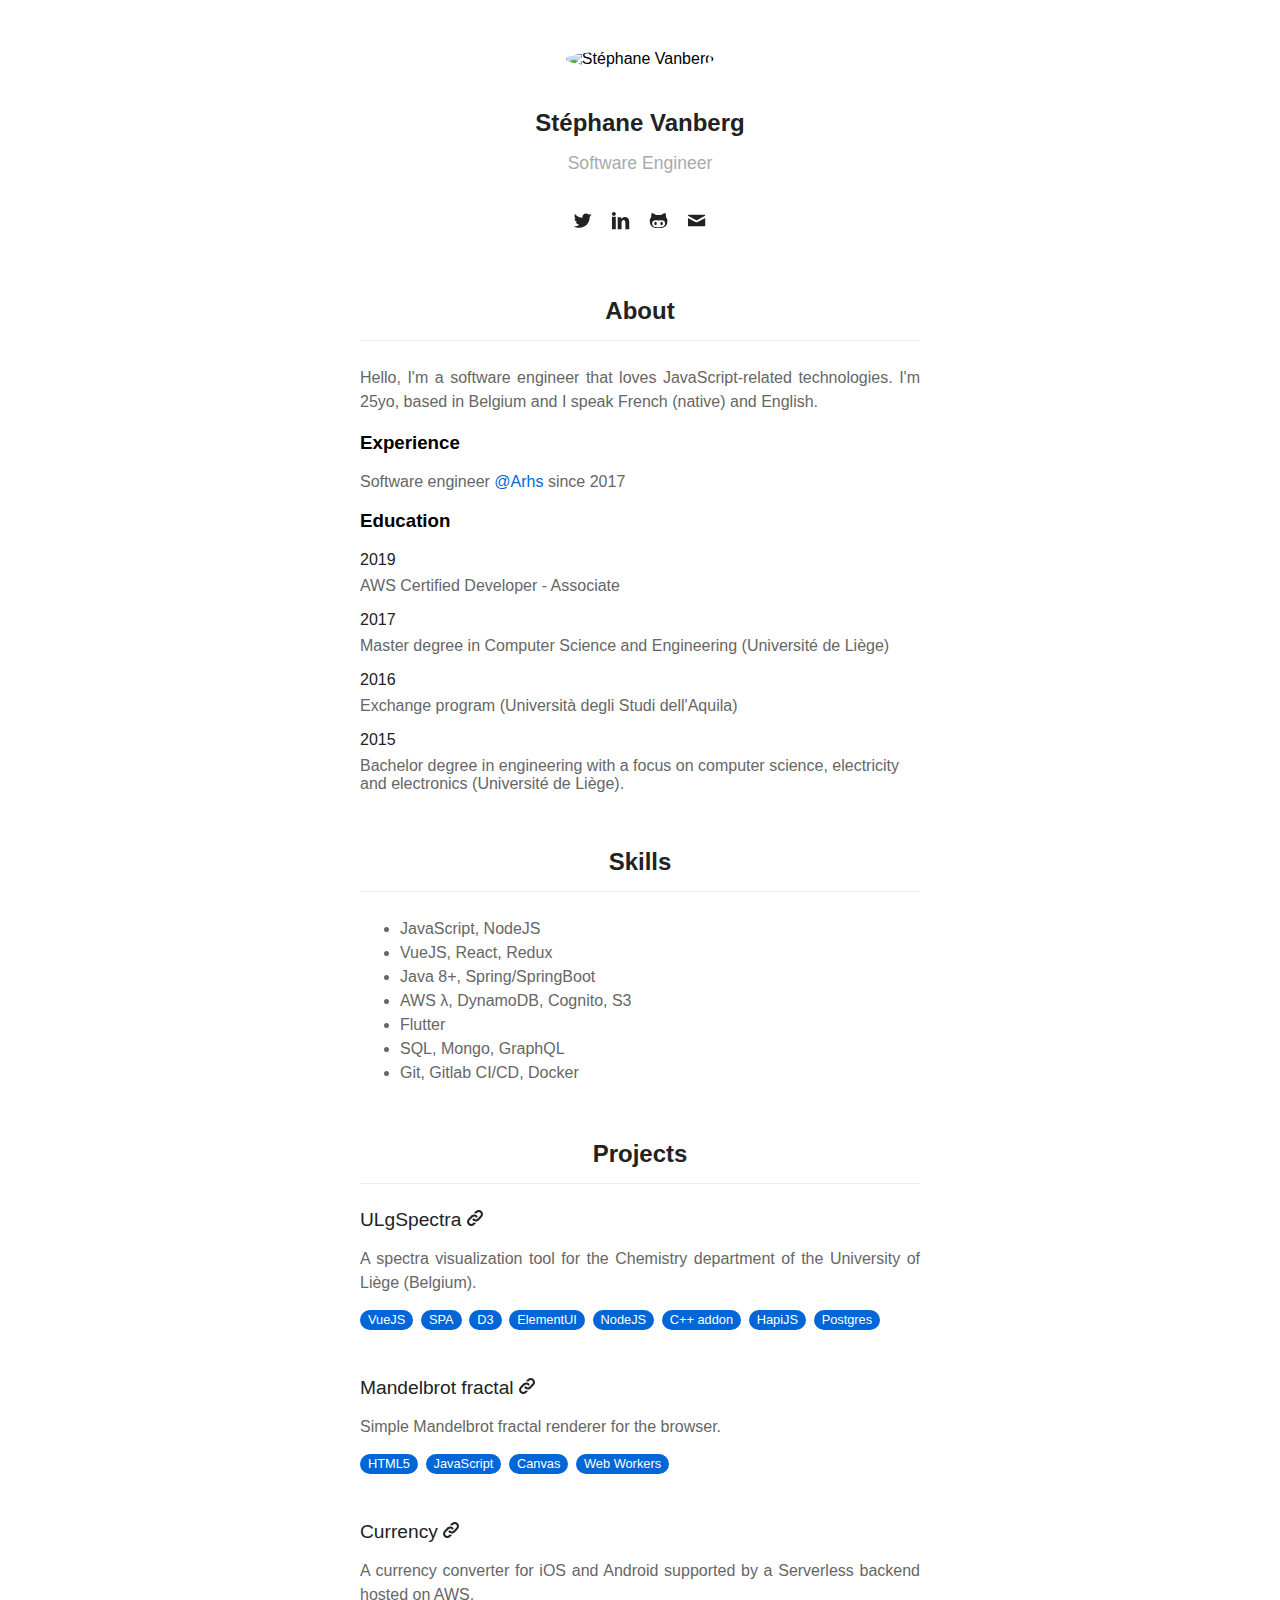
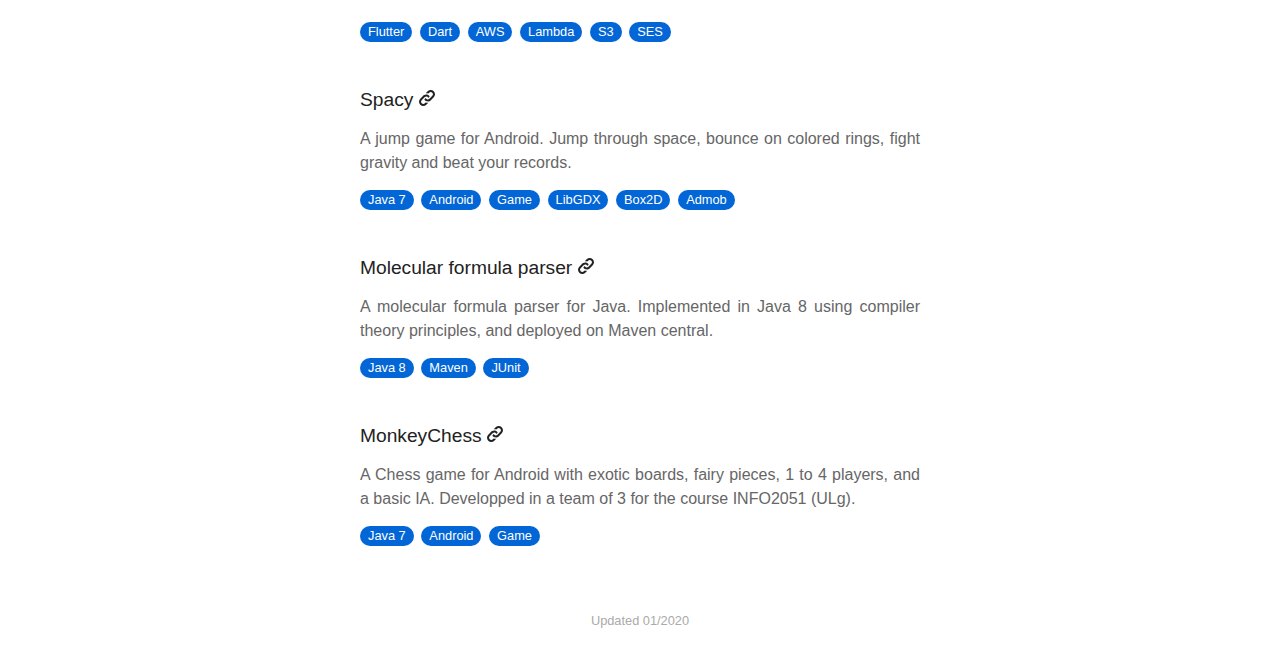
==== index.html @ 4df8b2f0 "Content added" ====
<!DOCTYPE html PUBLIC "-//W3C//DTD HTML 4.01//EN" "http://www.w3.org/TR/html4/strict.dtd">
<html lang="en">

<head>
    <meta http-equiv="content-type" content="text/html; charset=utf-8">
    <title> Nomeyho </title>
    <link rel="icon" type="image/png" href="img/favicon.png" />
    <link rel="stylesheet" type="text/css" title="style" href="css/theme.css">
</head>

<body>
    <!-- Introduction -->
    <header>
        <img class="avatar" alt="Stéphane Vanberg" src="img/avatar.png">
        <h1 class="title">Stéphane Vanberg</h1>
        <h2 class="description">Software Engineer</h2>

        <div class="social-links">
            <a class="link" href="https://twitter.com/Nomeyho" target="_blank">
                <svg class="icon">
                    <use xlink:href="#icon-twitter"></use>
                </svg>
            </a>
            <a class="link" href="https://www.linkedin.com/in/st%C3%A9phane-vanberg-7b050a178/" target="_blank">
                <svg class="icon">
                    <use xlink:href="#icon-linkedin"></use>
                </svg>
            </a>
            <a class="link" href="https://github.com/Nomeyho" target="_blank">
                <svg class="icon">
                    <use xlink:href="#icon-github"></use>
                </svg>
            </a>
            <a class="link" href="mailto:vanbergstephane@gmail.com">
                <svg class="icon">
                    <use xlink:href="#icon-mail"></use>
                </svg>
            </a>
        </div>

    </header>

    <main>
        <!-- About -->
        <section id="about">
            <h2>About</h2>
            <p>Hello, I'm a software engineer that loves JavaScript-related technologies. I'm 25yo, based in Belgium and I speak French (native) and English.</p>
            <h3>Experience</h3>
            <div class="about">
                Software engineer <a href="https://www.arhs-group.com/">@Arhs</a> since 2017
            </div>
            <h3>Education</h3>
            <div class="about">
                <span class="date">2019</span> AWS Certified Developer - Associate
            </div>
            <div class="about">
                <span class="date">2017</span> Master degree in Computer Science and Engineering (Université de Liège)
            </div>
            <div class="about">
                <span class="date">2016</span> Exchange program (Università degli Studi dell'Aquila)
            </div>
            <div class="about">
                <span class="date">2015</span> Bachelor degree in engineering with a focus on computer science, electricity and electronics (Université de Liège).
            </div>
        </section>

        <!-- Skils -->
        <section id="skills">
            <h2>Skills</h2>
            <ul>
                <li>JavaScript, NodeJS</li>
                <li>VueJS, React, Redux</li>
                <li>Java 8+, Spring/SpringBoot</li>
                <li>AWS λ, DynamoDB, Cognito, S3</li>
                <li>Flutter</li>
                <li>SQL, Mongo, GraphQL</li>
                <li>Git, Gitlab CI/CD, Docker</li>
            </ul>
        </section>

        <!-- Projects -->
        <section id="projects">
            <h2>Projects</h2>

            <div class="project">
                <a class="title" href="http://www.ulgspectra.ulg.ac.be/">
                    ULgSpectra
                    <svg class="icon">
                        <use xlink:href="#icon-link"></use>
                    </svg>
                </a>
                <p>A spectra visualization tool for the Chemistry department of the University of Liège (Belgium).
                </p>
                <div class="tags">
                    <span>VueJS</span>
                    <span>SPA</span>
                    <span>D3</span>
                    <span>ElementUI</span>
                    <span>NodeJS</span>
                    <span>C++ addon</span>
                    <span>HapiJS</span>
                    <span>Postgres</span>
                </div>
            </div>

            <div class="project">
                <a class="title" href="https://github.com/Nomeyho/mandelbrot">
                        Mandelbrot fractal
                        <svg class="icon">
                            <use xlink:href="#icon-link"></use>
                        </svg>
                    </a>
                <p>Simple Mandelbrot fractal renderer for the browser.</p>
                <div class="tags">
                    <span>HTML5</span>
                    <span>JavaScript</span>
                    <span>Canvas</span>
                    <span>Web Workers</span>
                </div>
            </div>

            <div class="project">
                <a class="title" href="https://github.com/Nomeyho/currency">
                            Currency
                            <svg class="icon">
                                <use xlink:href="#icon-link"></use>
                            </svg>
                        </a>
                <p>A currency converter for iOS and Android supported by a Serverless backend hosted on AWS.
                </p>
                <div class="tags">
                    <span>Flutter</span>
                    <span>Dart</span>
                    <span>AWS</span>
                    <span>Lambda</span>
                    <span>S3</span>
                    <span>SES</span>
                </div>
            </div>

            <div class="project">
                <a class="title" href="https://github.com/Nomeyho/spacy">
                            Spacy
                            <svg class="icon">
                                <use xlink:href="#icon-link"></use>
                            </svg>
                        </a>
                <p>
                    A jump game for Android. Jump through space, bounce on colored rings, fight gravity and beat your records.

                </p>
                <div class="tags">
                    <span>Java 7</span>
                    <span>Android</span>
                    <span>Game</span>
                    <span>LibGDX</span>
                    <span>Box2D</span>
                    <span>Admob</span>
                </div>
            </div>

            <div class="project">
                <a class="title" href="https://github.com/Nomeyho/molecular-formular-parser">
                                Molecular formula parser
                                <svg class="icon">
                                    <use xlink:href="#icon-link"></use>
                                </svg>
                            </a>
                <p>A molecular formula parser for Java. Implemented in Java 8 using compiler theory principles, and deployed on Maven central.
                </p>
                <div class="tags">
                    <span>Java 8</span>
                    <span>Maven</span>
                    <span>JUnit</span>
                </div>
            </div>

            <div class="project">
                <a class="title" href="https://play.google.com/store/apps/details?id=be.ac.ulg.info2051.g09.chess.display">
                        MonkeyChess
                        <svg class="icon">
                            <use xlink:href="#icon-link"></use>
                        </svg>
                    </a>
                <p>
                    A Chess game for Android with exotic boards, fairy pieces, 1 to 4 players, and a basic IA. Developped in a team of 3 for the course INFO2051 (ULg).
                </p>
                <div class="tags">
                    <span>Java 7</span>
                    <span>Android</span>
                    <span>Game</span>
                </div>
            </div>

        </section>
    </main>

    <footer>
        Updated 01/2020
    </footer>

    <!-- Icons (embedded) -->
    <svg display="none" version="1.1" xmlns="http://www.w3.org/2000/svg" xmlns:xlink="http://www.w3.org/1999/xlink">
        <defs>
            <symbol id="icon-twitter" viewBox="0 0 1024 1024">
                <title>Twitter</title>
                <path
                    d="M886.579 319.795c0.41 8.294 0.563 16.691 0.563 24.986 0 255.488-194.406 549.99-549.888 549.99-109.21 0-210.739-32-296.294-86.886 15.155 1.792 30.515 2.714 46.080 2.714 90.624 0 173.926-30.925 240.026-82.688-84.531-1.587-155.955-57.395-180.531-134.195 11.776 2.202 23.91 3.379 36.352 3.379 17.664 0 34.765-2.304 50.944-6.707-88.422-17.818-155.034-95.898-155.034-189.594 0-0.819 0-1.587 0-2.406 26.061 14.49 55.91 23.194 87.552 24.218-51.866-34.714-86.016-93.798-86.016-160.922 0-35.379 9.523-68.608 26.214-97.178 95.283 116.992 237.773 193.894 398.387 201.984-3.277-14.182-4.966-28.877-4.966-44.083 0-106.701 86.477-193.178 193.229-193.178 55.603 0 105.83 23.398 141.107 60.979 43.981-8.704 85.35-24.781 122.726-46.899-14.438 45.107-45.107 82.995-84.992 106.906 39.117-4.71 76.288-15.002 111.002-30.413-25.907 38.81-58.675 72.806-96.461 99.994z">
                </path>
            </symbol>
            <symbol id="icon-github" viewBox="0 0 1024 1024">
                <title>Github</title>
                <path
                    d="M674.816 579.021c-36.762 0-66.56 41.318-66.56 92.109 0 50.893 29.798 92.211 66.56 92.211s66.56-41.318 66.56-92.211c-0.051-50.79-29.798-92.109-66.56-92.109zM906.547 339.251c7.629-18.688 7.936-124.877-32.512-226.611 0 0-92.723 10.189-233.011 106.496-29.44-8.192-79.258-12.186-128.973-12.186-49.818 0-99.584 3.994-129.024 12.186-140.339-96.307-233.062-106.496-233.062-106.496-40.397 101.734-39.987 207.923-32.461 226.611-47.514 51.61-76.544 113.613-76.544 198.195 0 367.923 305.306 373.811 382.31 373.811 17.51 0 52.122 0.102 88.781 0.102 36.608 0 71.27-0.102 88.678-0.102 77.107 0 382.31-5.888 382.31-373.811 0-84.582-28.979-146.586-76.493-198.195zM513.434 866.048h-2.867c-193.075 0-343.501-22.989-343.501-210.688 0-45.005 15.872-86.682 53.606-121.293 62.822-57.702 169.216-27.187 289.894-27.187 0.512 0 1.024 0 1.485 0 0.512 0 0.922 0 1.382 0 120.678 0 227.123-30.515 289.997 27.187 37.632 34.611 53.504 76.288 53.504 121.293 0 187.699-150.374 210.688-343.501 210.688zM349.235 579.021c-36.762 0-66.56 41.318-66.56 92.109 0 50.893 29.798 92.211 66.56 92.211 36.813 0 66.611-41.318 66.611-92.211 0-50.79-29.798-92.109-66.611-92.109z">
                </path>
            </symbol>
            <symbol id="icon-mail" viewBox="0 0 1024 1024">
                <title>Email</title>
                <path
                    d="M80.589 270.643c24.986 13.414 371.098 199.373 384 206.285s29.594 10.189 46.387 10.189c16.794 0 33.485-3.277 46.387-10.189s359.014-192.87 384-206.285c25.037-13.466 48.691-65.843 2.765-65.843h-866.253c-45.926 0-22.272 52.378 2.714 65.843zM952.986 383.437c-28.416 14.797-378.214 197.069-395.622 206.182s-29.594 10.189-46.387 10.189-28.979-1.075-46.387-10.189-365.21-191.437-393.626-206.234c-19.968-10.445-19.763 1.792-19.763 11.213s0 373.402 0 373.402c0 21.504 28.979 51.2 51.2 51.2h819.2c22.221 0 51.2-29.696 51.2-51.2 0 0 0-363.93 0-373.35s0.205-21.658-19.814-11.213z">
                </path>
            </symbol>
            <symbol id="icon-linkedin" viewBox="0 0 1024 1024">
                <title>Linkedin</title>
                <path
                    d="M256 153.6c0 54.374-36.352 101.171-102.451 101.171-62.208 0-102.349-44.134-102.349-98.509 0-55.808 38.912-105.062 102.4-105.062s101.171 46.592 102.4 102.4zM51.2 972.8v-665.6h204.8v665.6h-204.8z">
                </path>
                <path
                    d="M358.4 534.733c0-79.104-2.611-145.203-5.222-202.291h184.013l9.114 88.218h3.891c25.907-41.523 89.395-102.4 195.686-102.4 129.638 0 226.918 86.784 226.918 273.51v381.030h-204.8v-351.283c0-81.613-31.078-143.872-102.4-143.872-54.374 0-81.613 44.032-95.898 80.333-5.222 13.005-6.502 31.13-6.502 49.306v365.517h-204.8v-438.067z">
                </path>
            </symbol>
            <symbol id="icon-link" viewBox="0 0 24 24">
                <title>Link</title>
                <path d="M6.188 8.719c.439-.439.926-.801 1.444-1.087 2.887-1.591 6.589-.745 8.445 2.069l-2.246 2.245c-.644-1.469-2.243-2.305-3.834-1.949-.599.134-1.168.433-1.633.898l-4.304 4.306c-1.307 1.307-1.307 3.433 0 4.74 1.307 1.307 3.433 1.307 4.74 0l1.327-1.327c1.207.479 2.501.67 3.779.575l-2.929 2.929c-2.511 2.511-6.582 2.511-9.093 0s-2.511-6.582 0-9.093l4.304-4.306zm6.836-6.836l-2.929 2.929c1.277-.096 2.572.096 3.779.574l1.326-1.326c1.307-1.307 3.433-1.307 4.74 0 1.307 1.307 1.307 3.433 0 4.74l-4.305 4.305c-1.311 1.311-3.44 1.3-4.74 0-.303-.303-.564-.68-.727-1.051l-2.246 2.245c.236.358.481.667.796.982.812.812 1.846 1.417 3.036 1.704 1.542.371 3.194.166 4.613-.617.518-.286 1.005-.648 1.444-1.087l4.304-4.305c2.512-2.511 2.512-6.582.001-9.093-2.511-2.51-6.581-2.51-9.092 0z"/>            </symbol>
        </defs>
    </svg>
</body>

</html>
---- css/theme.css ----
/* Page */

body {
    height: 100%;
    width: 96%;
    margin: 0 auto;
    font: 16px "Helvetica Neue", Helvetica, Arial, sans-serif;
}

@media only screen and (max-width: 400px) {
    body {
        width: 88%
    }
}

@media only screen and (min-width: 400px) and (max-width: 1050px) {
    body {
        width: 88%
    }
}

body {
    max-width: 560px
}


/* Header */

header {
    margin-top: 50px;
    text-align: center;
    animation: fade-in-down .6s;
    animation-delay: .3s;
    animation-fill-mode: both
}

@keyframes fade-in-down {
    0% {
        opacity: 0;
        transform: translateY(-10px)
    }
    100% {
        opacity: 1;
        transform: translateY(0)
    }
}

header .avatar {
    width: 125px;
    margin-bottom: 25px;
    border-radius: 100%;
    transition: all .2s;
    box-shadow: 0;
    opacity: 1;
}

header .title {
    color: #222;
    font-size: 1.5rem;
    margin-bottom: 0 0 13px;
}

header .description {
    font-size: 1.1rem;
    font-weight: 300;
    color: #aaa;
    margin: 0 0 30px
}

a {
    text-decoration: none;
    color: #0366d6;
}

a:visited {
    color: #0366d6;
}

header .social-links>.link>svg {
    display: inline-box;
    fill: #222;
    height: 1.2rem;
    width: 1.2rem;
    margin: 0.45rem;
}

header .social-links>.link:hover>svg {
    transition: fill .2s ease;
    fill: #0366d6;
}


/* Main */

main h2 {
    text-align: center;
    color: #222;
    border-bottom: 1px solid #ededed;
    padding: 15px;
    margin: 40px 0 25px 0;
}

main p {
    line-height: 1.5;
    text-align: justify;
    color: #666;
}

main ul li {
    line-height: 1.5rem;
    font-weight: 400;
    color: #666;
}

main .about {
    margin-bottom: 1rem;
    color: #666;
}

main .about>.date {
    color: #222;
    font-weight: 500;
    margin-bottom: 0.5rem;
    display: block;
}

main .project {
    margin-bottom: 3rem;
}

main .project>.title {
    font-weight: 500;
    font-size: 1.2rem;
    color: #222;
    fill: #222;
}

main .project>.title main .project>.title:hover {
    transition: color .2s ease;
    transition: fill .2s ease;
    color: #0366d6;
    fill: #0366d6;
}

main .project>.title>.icon {
    height: 1rem;
    width: 1rem;
}

main .project>.tags>span {
    font-size: 0.8rem;
    color: white;
    background: #0366d6;
    padding: 0.15rem 0.5rem;
    border-radius: 0.8rem;
    margin-right: 0.2rem;
}


/* Footer */

footer {
    color: #aaa;
    font-size: 0.8rem;
    text-align: center;
    padding: 20px 0;
}
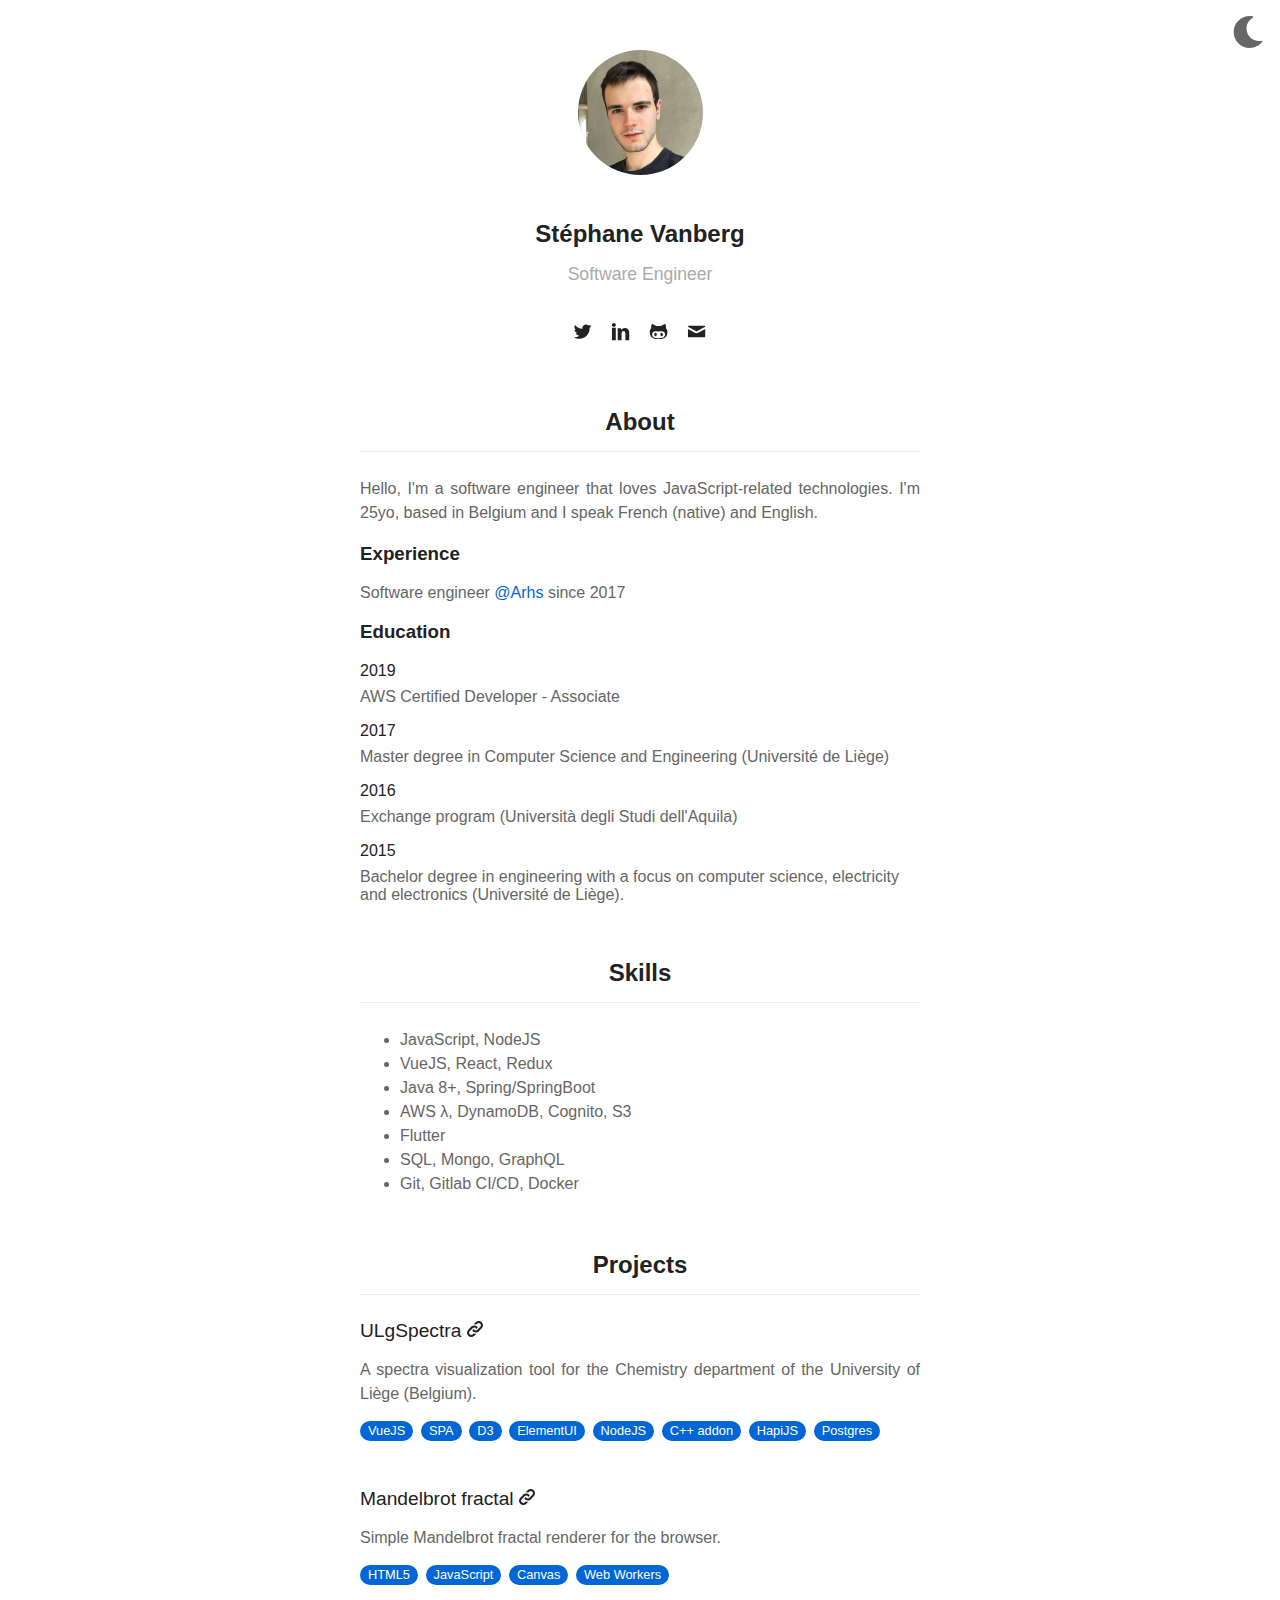
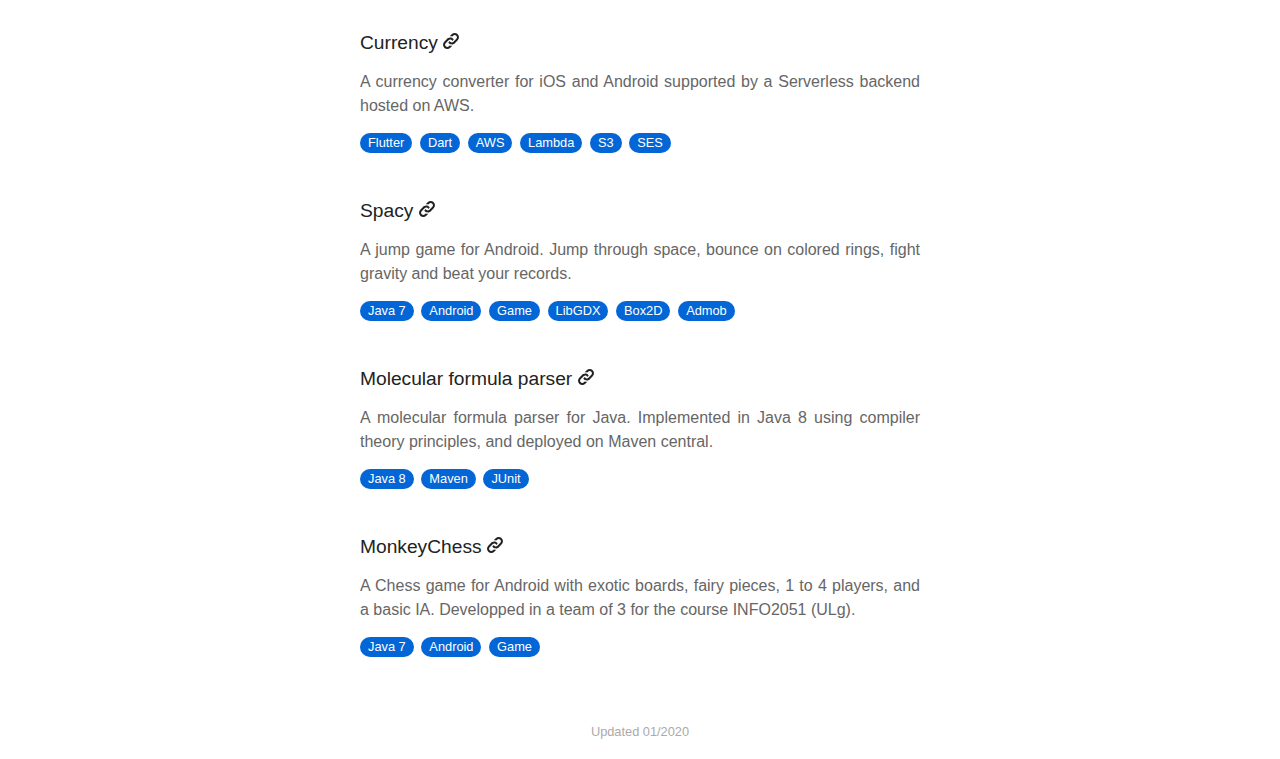
==== commit 6981b3de: "Dark theme switch" ====
--- a/index.html
+++ b/index.html
@@ -3,18 +3,30 @@
 
 <head>
     <meta http-equiv="content-type" content="text/html; charset=utf-8">
+    <meta name="identifier-url" content="https://nomeyho.github.io/" />
+    <meta name="title" content="Nomeyho" />
+    <meta name="description" content="Nomeyho personal website" />
+    <meta name="abstract" content="Nomeyho personal website" />
+    <meta name="keywords" content="Nomeyho, Website, Software, Engineer" />
+    <meta name="author" content="Stéphane Vanberg" />
+    <meta name="language" content="EN" />
+    <meta name="robots" content="All" />
     <title> Nomeyho </title>
-    <link rel="icon" type="image/png" href="img/favicon.png" />
     <link rel="stylesheet" type="text/css" title="style" href="css/theme.css">
 </head>
 
 <body>
+    <div id="themeSwitch">
+        <svg class="icon">
+            <use xlink:href="#icon-moon"></use>
+        </svg>
+    </div>
+
     <!-- Introduction -->
     <header>
-        <img class="avatar" alt="Stéphane Vanberg" src="img/avatar.png">
+        <img class="avatar" alt="Stéphane Vanberg" src="img/avatar.jpg">
         <h1 class="title">Stéphane Vanberg</h1>
         <h2 class="description">Software Engineer</h2>
-
         <div class="social-links">
             <a class="link" href="https://twitter.com/Nomeyho" target="_blank">
                 <svg class="icon">
@@ -47,7 +59,7 @@
             <p>Hello, I'm a software engineer that loves JavaScript-related technologies. I'm 25yo, based in Belgium and I speak French (native) and English.</p>
             <h3>Experience</h3>
             <div class="about">
-                Software engineer <a href="https://www.arhs-group.com/">@Arhs</a> since 2017
+                Software engineer <a href="https://www.arhs-group.com/" target="_blank">@Arhs</a> since 2017
             </div>
             <h3>Education</h3>
             <div class="about">
@@ -83,7 +95,7 @@
             <h2>Projects</h2>
 
             <div class="project">
-                <a class="title" href="http://www.ulgspectra.ulg.ac.be/">
+                <a class="title" href="http://www.ulgspectra.ulg.ac.be/" target="_blank">
                     ULgSpectra
                     <svg class="icon">
                         <use xlink:href="#icon-link"></use>
@@ -104,7 +116,7 @@
             </div>
 
             <div class="project">
-                <a class="title" href="https://github.com/Nomeyho/mandelbrot">
+                <a class="title" href="https://github.com/Nomeyho/mandelbrot" target="_blank">
                         Mandelbrot fractal
                         <svg class="icon">
                             <use xlink:href="#icon-link"></use>
@@ -120,7 +132,7 @@
             </div>
 
             <div class="project">
-                <a class="title" href="https://github.com/Nomeyho/currency">
+                <a class="title" href="https://github.com/Nomeyho/currency" target="_blank">
                             Currency
                             <svg class="icon">
                                 <use xlink:href="#icon-link"></use>
@@ -139,7 +151,7 @@
             </div>
 
             <div class="project">
-                <a class="title" href="https://github.com/Nomeyho/spacy">
+                <a class="title" href="https://github.com/Nomeyho/spacy" target="_blank">
                             Spacy
                             <svg class="icon">
                                 <use xlink:href="#icon-link"></use>
@@ -160,7 +172,7 @@
             </div>
 
             <div class="project">
-                <a class="title" href="https://github.com/Nomeyho/molecular-formular-parser">
+                <a class="title" href="https://github.com/Nomeyho/molecular-formular-parser" target="_blank">
                                 Molecular formula parser
                                 <svg class="icon">
                                     <use xlink:href="#icon-link"></use>
@@ -176,7 +188,7 @@
             </div>
 
             <div class="project">
-                <a class="title" href="https://play.google.com/store/apps/details?id=be.ac.ulg.info2051.g09.chess.display">
+                <a class="title" href="https://play.google.com/store/apps/details?id=be.ac.ulg.info2051.g09.chess.display" target="_blank">
                         MonkeyChess
                         <svg class="icon">
                             <use xlink:href="#icon-link"></use>
@@ -200,7 +212,7 @@
     </footer>
 
     <!-- Icons (embedded) -->
-    <svg display="none" version="1.1" xmlns="http://www.w3.org/2000/svg" xmlns:xlink="http://www.w3.org/1999/xlink">
+    <svg display="none" version="1.1" xmlns="http://www.w3.org/2000/svg" xmlns:xlink="http://www.w3.org/1999/xlink" target="_blank">
         <defs>
             <symbol id="icon-twitter" viewBox="0 0 1024 1024">
                 <title>Twitter</title>
@@ -231,9 +243,47 @@
             </symbol>
             <symbol id="icon-link" viewBox="0 0 24 24">
                 <title>Link</title>
-                <path d="M6.188 8.719c.439-.439.926-.801 1.444-1.087 2.887-1.591 6.589-.745 8.445 2.069l-2.246 2.245c-.644-1.469-2.243-2.305-3.834-1.949-.599.134-1.168.433-1.633.898l-4.304 4.306c-1.307 1.307-1.307 3.433 0 4.74 1.307 1.307 3.433 1.307 4.74 0l1.327-1.327c1.207.479 2.501.67 3.779.575l-2.929 2.929c-2.511 2.511-6.582 2.511-9.093 0s-2.511-6.582 0-9.093l4.304-4.306zm6.836-6.836l-2.929 2.929c1.277-.096 2.572.096 3.779.574l1.326-1.326c1.307-1.307 3.433-1.307 4.74 0 1.307 1.307 1.307 3.433 0 4.74l-4.305 4.305c-1.311 1.311-3.44 1.3-4.74 0-.303-.303-.564-.68-.727-1.051l-2.246 2.245c.236.358.481.667.796.982.812.812 1.846 1.417 3.036 1.704 1.542.371 3.194.166 4.613-.617.518-.286 1.005-.648 1.444-1.087l4.304-4.305c2.512-2.511 2.512-6.582.001-9.093-2.511-2.51-6.581-2.51-9.092 0z"/>            </symbol>
+                <path d="M6.188 8.719c.439-.439.926-.801 1.444-1.087 2.887-1.591 6.589-.745 8.445 2.069l-2.246 2.245c-.644-1.469-2.243-2.305-3.834-1.949-.599.134-1.168.433-1.633.898l-4.304 4.306c-1.307 1.307-1.307 3.433 0 4.74 1.307 1.307 3.433 1.307 4.74 0l1.327-1.327c1.207.479 2.501.67 3.779.575l-2.929 2.929c-2.511 2.511-6.582 2.511-9.093 0s-2.511-6.582 0-9.093l4.304-4.306zm6.836-6.836l-2.929 2.929c1.277-.096 2.572.096 3.779.574l1.326-1.326c1.307-1.307 3.433-1.307 4.74 0 1.307 1.307 1.307 3.433 0 4.74l-4.305 4.305c-1.311 1.311-3.44 1.3-4.74 0-.303-.303-.564-.68-.727-1.051l-2.246 2.245c.236.358.481.667.796.982.812.812 1.846 1.417 3.036 1.704 1.542.371 3.194.166 4.613-.617.518-.286 1.005-.648 1.444-1.087l4.304-4.305c2.512-2.511 2.512-6.582.001-9.093-2.511-2.51-6.581-2.51-9.092 0z"/>
+            </symbol>
+            <symbol id="icon-moon" viewBox="0 0 512 512">
+                <title>Moon</title>
+                <path d="M283.211 512c78.962 0 151.079-35.925 198.857-94.792 7.068-8.708-.639-21.43-11.562-19.35-124.203 23.654-238.262-71.576-238.262-196.954 0-72.222 38.662-138.635 101.498-174.394 9.686-5.512 7.25-20.197-3.756-22.23A258.156 258.156 0 0 0 283.211 0c-141.309 0-256 114.511-256 256 0 141.309 114.511 256 256 256z"/>
+            </symbol>
+            <symbol id="icon-sun" viewBox="0 0 64 64">
+                <title>Sun</title>
+                <path d="M17,31.9727993c0,8.295599,6.7157001,15.0206013,15,15.0206013s15-6.7250023,15-15.0206013 c0-8.2957001-6.7157021-15.0206985-15-15.0206985S17,23.6770992,17,31.9727993z M45,31.9727993 c0,7.1779995-5.8317986,13.0178013-13,13.0178013c-7.1681843,0-13-5.8398018-13-13.0178013 c0-7.1780987,5.8318157-13.0178986,13-13.0178986C39.1682014,18.9549007,45,24.7947006,45,31.9727993z"/>
+                <path d="M32.7421989,11.7700996c0.5527,0,1-0.4478998,1-1.0014V1.0014c0-0.5535-0.4473-1.0014-1-1.0014 c-0.5527992,0-0.9999981,0.4479-0.9999981,1.0014v9.7672997C31.7422009,11.3221998,32.1893997,11.7700996,32.7421989,11.7700996z" />
+                <path d="M48.6445007,4.6588001C48.1640015,4.3790998,47.5527,4.5443001,47.2783012,5.0235l-4.8838005,8.4578991 c-0.2773018,0.4792004-0.1133003,1.0914001,0.364315,1.3681002c0.1581841,0.0918999,0.3300858,0.1350002,0.5,0.1350002 c0.3456841,0,0.6815834-0.1789999,0.8661842-0.4996996l4.8838158-8.4580002 C49.2860985,5.5476999,49.1221008,4.9355001,48.6445007,4.6588001z"/>
+                <path d="M50.7616997,23.0286999c0.1689987,0,0.3408012-0.0429993,0.4990005-0.1340008l8.4580002-4.8835983 c0.4776001-0.2758007,0.6425972-0.8889008,0.3661995-1.3681011c-0.2763023-0.4771996-0.8837013-0.6434994-1.3661995-0.3666992 l-8.4580002,4.8836002c-0.4775009,0.2757988-0.6425018,0.8889999-0.3661995,1.3680992  C50.0790977,22.8488007,50.4160004,23.0286999,50.7616997,23.0286999z"/>
+                <path d="M11.7676001,32.7421989c0-0.5533981-0.4473-1.0012989-0.999999-1.0012989H1.0000008c-0.5527,0-1,0.4479008-1,1.0012989 c0,0.5535011,0.4473,1.0014,1,1.0014h9.7676001C11.3203001,33.7435989,11.7676001,33.2957001,11.7676001,32.7421989z"/>
+                <path d="M4.2822008,18.0111008L12.7402,22.8946991c0.1582003,0.0910015,0.3291006,0.1340008,0.4990005,0.1340008  c0.3457003,0,0.6827002-0.1798992,0.8671999-0.5007c0.2764149-0.4790993,0.1114149-1.0923004-0.3662004-1.3680992 l-8.4579992-4.8836002c-0.4813852-0.2768002-1.0918002-0.1125011-1.3662002,0.3666992 C3.6396008,17.1222,3.8047006,17.7353001,4.2822008,18.0111008z"/>
+                <path d="M20.7411995,14.9844999c0.1699009,0,0.3418007-0.0431004,0.4990005-0.1339998 c0.4785004-0.2777004,0.6426163-0.8899002,0.3661995-1.3681002l-4.8827991-8.4579 c-0.2772999-0.4801998-0.8895998-0.6444001-1.3661995-0.3666997c-0.4785004,0.2776999-0.6425858,0.8898997-0.3662004,1.3680997 l4.8828001,8.4579C20.0596008,14.8055,20.3955002,14.9844999,20.7411995,14.9844999z"/>
+                <path d="M32.7421989,52.2318993c-0.5527992,0-0.9999981,0.4478989-0.9999981,1.0014V62.9986 c0,0.5535011,0.4471989,1.0014,0.9999981,1.0014c0.5527,0,1-0.4478989,1-1.0014v-9.7653008 C33.7421989,52.6797981,33.294899,52.2318993,32.7421989,52.2318993z"/>
+                <path d="M22.5272999,49.8936996c-0.4813995-0.2795982-1.0907993-0.114399-1.3661995,0.3647995l-4.8838005,8.457901 C16,59.1955986,16.1639996,59.8077011,16.6415997,60.0844994c0.1582165,0.0918999,0.330101,0.1348991,0.5,0.1348991 c0.3457012,0,0.6816006-0.1788979,0.8662167-0.4996986l4.8837833-8.457901 C23.1688995,50.7826004,23.0049,50.1705017,22.5272999,49.8936996z"/>
+                <path d="M13.4824009,42.3922005l-8.4580002,4.8837013c-0.4775,0.2756996-0.6425853,0.8888969-0.3662,1.3680992 c0.1846147,0.3206978,0.5215001,0.5006981,0.8671999,0.5006981c0.1689,0,0.3407998-0.0430984,0.4990001-0.1339989 l8.4580002-4.8837013c0.4775-0.2756996,0.6425991-0.8889008,0.3661995-1.3680992 C14.5732002,42.2807007,13.9639006,42.1144981,13.4824009,42.3922005z"/>
+                <path d="M63,31.7409h-9.7656021c-0.5527992,0-1,0.4479008-1,1.0012989c0,0.5535011,0.4472008,1.0014,1,1.0014H63 c0.5527,0,1-0.4478989,1-1.0014C64,32.1888008,63.5527,31.7409,63,31.7409z"/>
+                <path d="M58.9756012,47.2759018l-8.4580002-4.8837013c-0.4805031-0.2766991-1.0917854-0.1114998-1.3662033,0.3666992 c-0.2763977,0.4791985-0.1113968,1.0923996,0.3662033,1.3680992l8.4580002,4.8837013 c0.1582146,0.0909004,0.3290977,0.1339989,0.4989967,0.1339989c0.3457031,0,0.6826019-0.1800003,0.867218-0.5006981 C59.6181984,48.1647987,59.4530983,47.5516014,58.9756012,47.2759018z"/>
+                <path d="M42.8378983,50.2584991c-0.2753983-0.4791985-0.8866997-0.6443977-1.3661995-0.3647995 c-0.4776001,0.2768021-0.6415977,0.8889008-0.3642998,1.3680992l4.8838005,8.457901 c0.1846161,0.3208008,0.5205002,0.4996986,0.8661995,0.4996986c0.169899,0,0.3418007-0.0429993,0.5-0.1348991 c0.4775009-0.2767982,0.6416016-0.8889008,0.3642998-1.3680992L42.8378983,50.2584991z"/>
+            </symbol>
         </defs>
     </svg>
 </body>
 
+<script>
+    var useDarkTheme = window.matchMedia && window.matchMedia('(prefers-color-scheme: dark)').matches;
+    var themeSwitch = document.getElementById('themeSwitch');
+
+    themeSwitch.addEventListener('click', function() {
+        if (useDarkTheme) {
+            useDarkTheme = false;
+            document.body.removeAttribute('data-theme');
+            themeSwitch.getElementsByTagName('use')[0].setAttribute('xlink:href', '#icon-moon');
+        } else {
+            useDarkTheme = true;
+            document.body.setAttribute('data-theme', 'dark');
+            themeSwitch.getElementsByTagName('use')[0].setAttribute('xlink:href', '#icon-sun');
+        }
+    });
+</script>
+
 </html>--- a/css/theme.css
+++ b/css/theme.css
@@ -1,3 +1,26 @@
+:root {
+    --color-background: #ffffff;
+    --color-link: #0366d6;
+    --color-text: #666;
+    --color-text-secondary: #aaa;
+    --color-title: #222;
+    --color-border: #ededed;
+    --color-tag-background: #0366d6;
+    --color-tag-text: #ffffff;
+}
+
+[data-theme="dark"] {
+    --color-background: #1A191E;
+    --color-link: #0366d6;
+    --color-text: #b3b3b3;
+    --color-text-secondary: #aaa;
+    --color-title: white;
+    --color-border: #666;
+    --color-tag-background: #0366d6;
+    --color-tag-text: white;
+}
+
+
 /* Page */
 
 body {
@@ -5,6 +28,7 @@
     width: 96%;
     margin: 0 auto;
     font: 16px "Helvetica Neue", Helvetica, Arial, sans-serif;
+    background-color: var(--color-background);
 }
 
 @media only screen and (max-width: 400px) {
@@ -21,6 +45,25 @@
 
 body {
     max-width: 560px
+}
+
+
+/* Theme toggle */
+
+#themeSwitch svg {
+    position: absolute;
+    top: 0;
+    right: 0;
+    height: 2rem;
+    width: 2rem;
+    margin: 1rem;
+    cursor: pointer;
+    fill: var(--color-text);
+}
+
+#themeSwitch:hover svg {
+    fill: var(--color-link);
+    transition: fill .2s ease;
 }
 
 
@@ -55,7 +98,7 @@
 }
 
 header .title {
-    color: #222;
+    color: var(--color-title);
     font-size: 1.5rem;
     margin-bottom: 0 0 13px;
 }
@@ -63,22 +106,22 @@
 header .description {
     font-size: 1.1rem;
     font-weight: 300;
-    color: #aaa;
+    color: var(--color-text-secondary);
     margin: 0 0 30px
 }
 
 a {
     text-decoration: none;
-    color: #0366d6;
+    color: var(--color-link);
 }
 
 a:visited {
-    color: #0366d6;
+    color: var(--color-link);
 }
 
 header .social-links>.link>svg {
     display: inline-box;
-    fill: #222;
+    fill: var(--color-title);
     height: 1.2rem;
     width: 1.2rem;
     margin: 0.45rem;
@@ -86,7 +129,7 @@
 
 header .social-links>.link:hover>svg {
     transition: fill .2s ease;
-    fill: #0366d6;
+    fill: var(--color-link);
 }
 
 
@@ -94,31 +137,35 @@
 
 main h2 {
     text-align: center;
-    color: #222;
-    border-bottom: 1px solid #ededed;
+    color: var(--color-title);
+    border-bottom: 1px solid var(--color-border);
     padding: 15px;
     margin: 40px 0 25px 0;
+}
+
+main h3 {
+    color: var(--color-title);
 }
 
 main p {
     line-height: 1.5;
     text-align: justify;
-    color: #666;
+    color: var(--color-text);
 }
 
 main ul li {
     line-height: 1.5rem;
     font-weight: 400;
-    color: #666;
+    color: var(--color-text);
 }
 
 main .about {
     margin-bottom: 1rem;
-    color: #666;
+    color: var(--color-text);
 }
 
 main .about>.date {
-    color: #222;
+    color: var(--color-title);
     font-weight: 500;
     margin-bottom: 0.5rem;
     display: block;
@@ -131,15 +178,15 @@
 main .project>.title {
     font-weight: 500;
     font-size: 1.2rem;
-    color: #222;
-    fill: #222;
+    color: var(--color-title);
+    fill: var(--color-title);
 }
 
 main .project>.title main .project>.title:hover {
     transition: color .2s ease;
     transition: fill .2s ease;
-    color: #0366d6;
-    fill: #0366d6;
+    color: var(--color-link);
+    fill: var(--color-link);
 }
 
 main .project>.title>.icon {
@@ -149,8 +196,8 @@
 
 main .project>.tags>span {
     font-size: 0.8rem;
-    color: white;
-    background: #0366d6;
+    color: var(--color-tag-text);
+    background: var(--color-tag-background);
     padding: 0.15rem 0.5rem;
     border-radius: 0.8rem;
     margin-right: 0.2rem;
@@ -160,7 +207,7 @@
 /* Footer */
 
 footer {
-    color: #aaa;
+    color: var(--color-text-secondary);
     font-size: 0.8rem;
     text-align: center;
     padding: 20px 0;
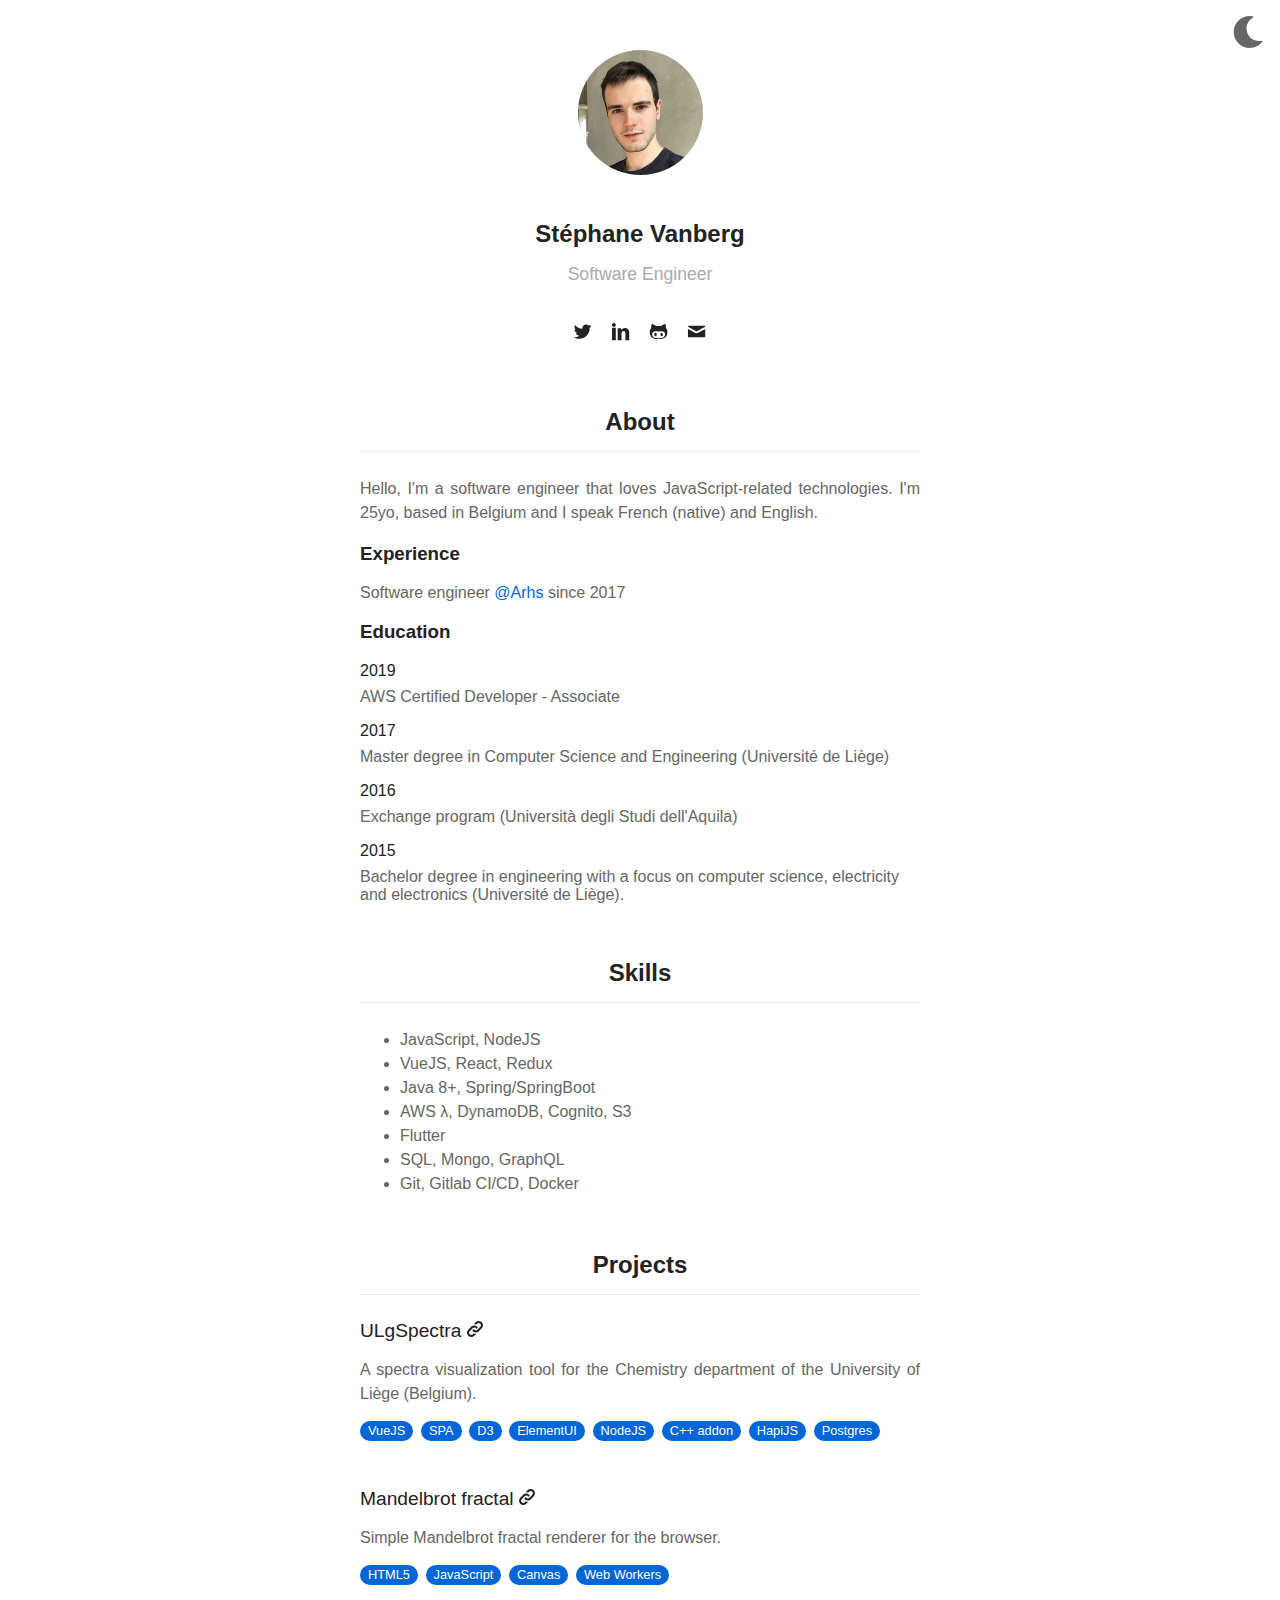
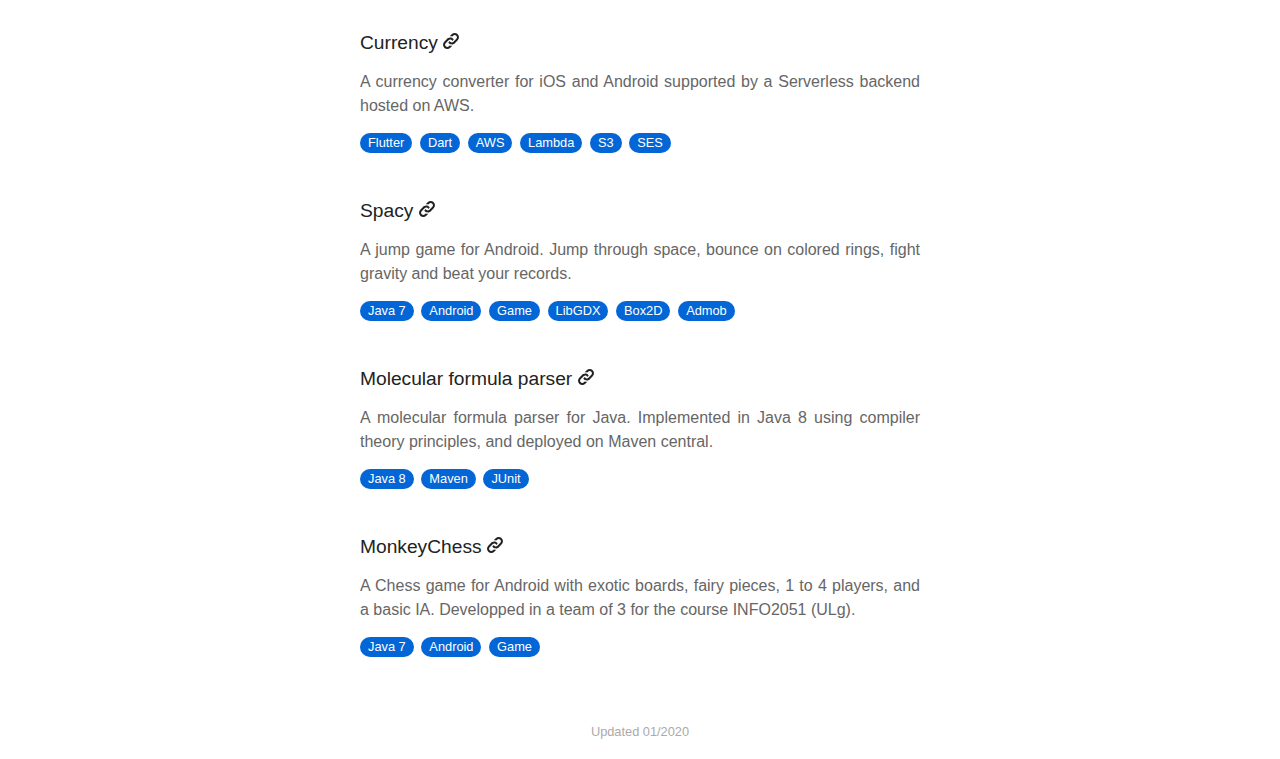
==== commit f256d8ab: "Optimize image size" ====
--- a/index.html
+++ b/index.html
@@ -24,7 +24,12 @@
 
     <!-- Introduction -->
     <header>
-        <img class="avatar" alt="Stéphane Vanberg" src="img/avatar.jpg">
+        <picture>
+            <source srcset="img/avatar_125.webp" type="image/webp">
+            <source srcset="img/avatar_125.png" type="image/png">
+            <img class="avatar" alt="Stéphane Vanberg" src="img/avatar_125.png">
+        </picture>
+
         <h1 class="title">Stéphane Vanberg</h1>
         <h2 class="description">Software Engineer</h2>
         <div class="social-links">
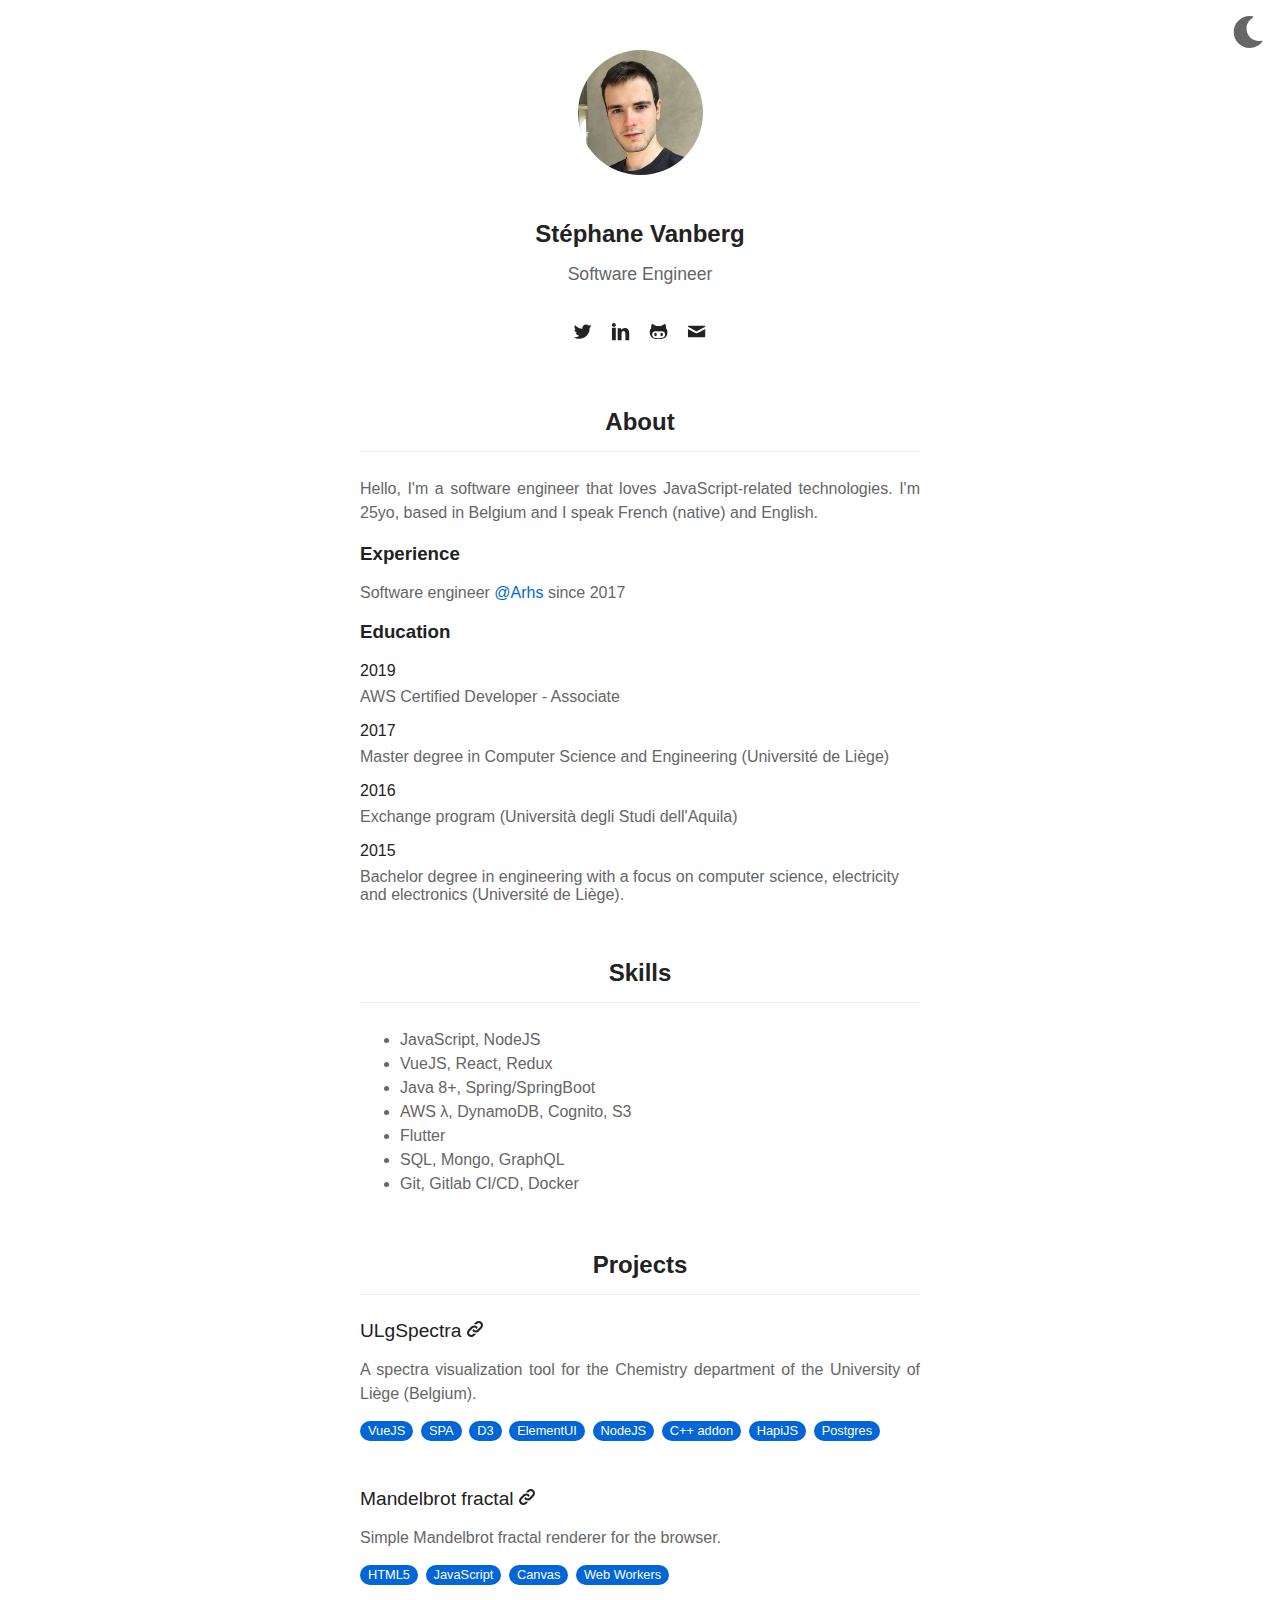
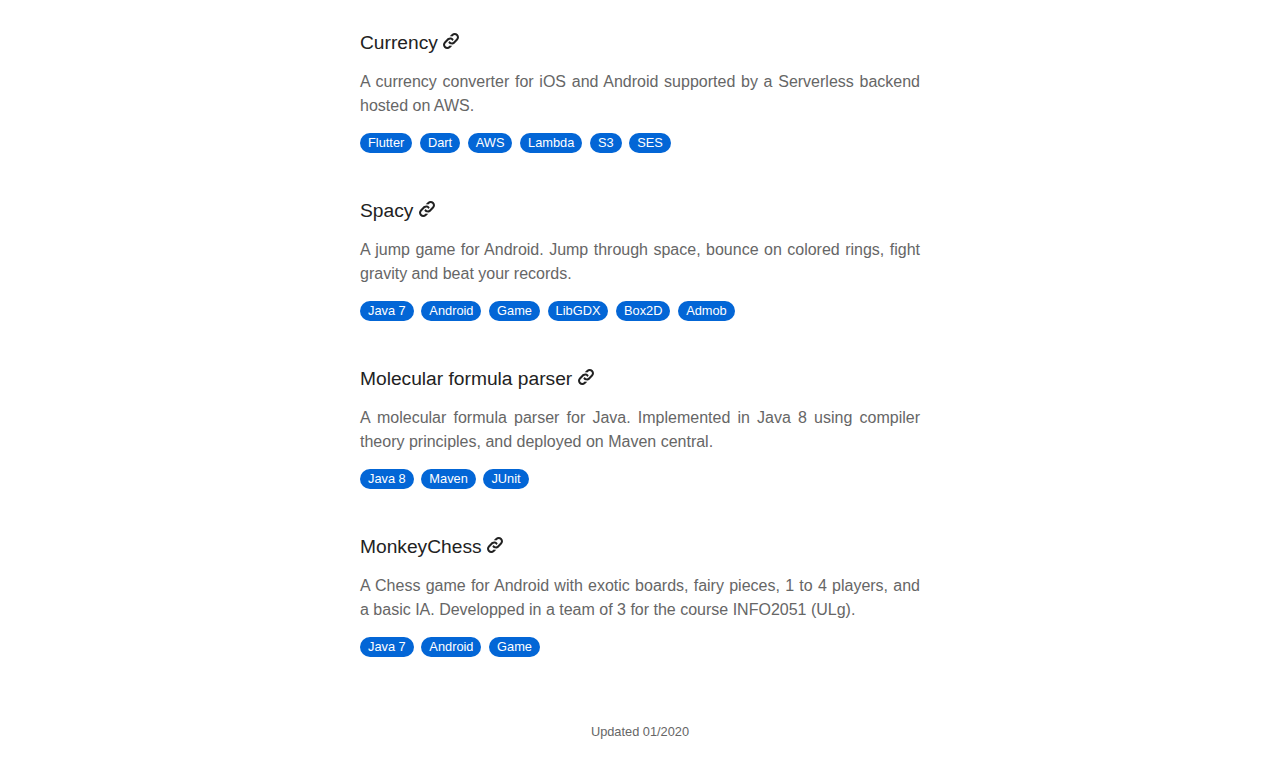
==== commit 8a5d4cdf: "Fix lighthouse issues" ====
--- a/index.html
+++ b/index.html
@@ -1,8 +1,9 @@
-<!DOCTYPE html PUBLIC "-//W3C//DTD HTML 4.01//EN" "http://www.w3.org/TR/html4/strict.dtd">
+<!DOCTYPE html>
 <html lang="en">
 
 <head>
     <meta http-equiv="content-type" content="text/html; charset=utf-8">
+    <meta name="viewport" content="width=device-width, initial-scale=1">
     <meta name="identifier-url" content="https://nomeyho.github.io/" />
     <meta name="title" content="Nomeyho" />
     <meta name="description" content="Nomeyho personal website" />
@@ -12,7 +13,210 @@
     <meta name="language" content="EN" />
     <meta name="robots" content="All" />
     <title> Nomeyho </title>
-    <link rel="stylesheet" type="text/css" title="style" href="css/theme.css">
+    <style>
+         :root {
+            --color-background: #ffffff;
+            --color-link: #0366d6;
+            --color-text: #666;
+            --color-title: #222;
+            --color-border: #ededed;
+            --color-tag-background: #0366d6;
+            --color-tag-text: #ffffff;
+        }
+        
+        [data-theme="dark"] {
+            --color-background: #1A191E;
+            --color-link: #0366d6;
+            --color-text: #b3b3b3;
+            --color-title: white;
+            --color-border: #666;
+            --color-tag-background: #0366d6;
+            --color-tag-text: white;
+        }
+        /* Page */
+        
+        body {
+            height: 100%;
+            width: 96%;
+            margin: 0 auto;
+            font: 16px "Helvetica Neue", Helvetica, Arial, sans-serif;
+            background-color: var(--color-background);
+        }
+        
+        @media only screen and (max-width: 400px) {
+            body {
+                width: 88%
+            }
+        }
+        
+        @media only screen and (min-width: 400px) and (max-width: 1050px) {
+            body {
+                width: 88%
+            }
+        }
+        
+        body {
+            max-width: 560px
+        }
+        /* Theme toggle */
+        
+        #themeSwitch svg {
+            position: absolute;
+            top: 0;
+            right: 0;
+            height: 2rem;
+            width: 2rem;
+            margin: 1rem;
+            cursor: pointer;
+            fill: var(--color-text);
+        }
+        
+        #themeSwitch:hover svg {
+            fill: var(--color-link);
+            transition: fill .2s ease;
+        }
+        /* Header */
+        
+        header {
+            margin-top: 50px;
+            text-align: center;
+            animation: fade-in-down .6s;
+            animation-delay: .3s;
+            animation-fill-mode: both
+        }
+        
+        @keyframes fade-in-down {
+            0% {
+                opacity: 0;
+                transform: translateY(-10px)
+            }
+            100% {
+                opacity: 1;
+                transform: translateY(0)
+            }
+        }
+        
+        header .avatar {
+            width: 125px;
+            margin-bottom: 25px;
+            border-radius: 100%;
+            transition: all .2s;
+            box-shadow: 0;
+            opacity: 1;
+        }
+        
+        header .title {
+            color: var(--color-title);
+            font-size: 1.5rem;
+            margin-bottom: 0 0 13px;
+        }
+        
+        header .description {
+            font-size: 1.1rem;
+            font-weight: 300;
+            color: var(--color-text);
+            margin: 0 0 30px
+        }
+        
+        a {
+            text-decoration: none;
+            color: var(--color-link);
+        }
+        
+        a:visited {
+            color: var(--color-link);
+        }
+        
+        header .social-links>.link>svg {
+            display: inline-box;
+            fill: var(--color-title);
+            height: 1.2rem;
+            width: 1.2rem;
+            margin: 0.45rem;
+        }
+        
+        header .social-links>.link:hover>svg {
+            transition: fill .2s ease;
+            fill: var(--color-link);
+        }
+        /* Main */
+        
+        main h2 {
+            text-align: center;
+            color: var(--color-title);
+            border-bottom: 1px solid var(--color-border);
+            padding: 15px;
+            margin: 40px 0 25px 0;
+        }
+        
+        main h3 {
+            color: var(--color-title);
+        }
+        
+        main p {
+            line-height: 1.5;
+            text-align: justify;
+            color: var(--color-text);
+        }
+        
+        main ul li {
+            line-height: 1.5rem;
+            font-weight: 400;
+            color: var(--color-text);
+        }
+        
+        main .about {
+            margin-bottom: 1rem;
+            color: var(--color-text);
+        }
+        
+        main .about>.date {
+            color: var(--color-title);
+            font-weight: 500;
+            margin-bottom: 0.5rem;
+            display: block;
+        }
+        
+        main .project {
+            margin-bottom: 3rem;
+        }
+        
+        main .project>.title {
+            font-weight: 500;
+            font-size: 1.2rem;
+            color: var(--color-title);
+            fill: var(--color-title);
+        }
+        
+        main .project>.title main .project>.title:hover {
+            transition: color .2s ease;
+            transition: fill .2s ease;
+            color: var(--color-link);
+            fill: var(--color-link);
+        }
+        
+        main .project>.title>.icon {
+            height: 1rem;
+            width: 1rem;
+        }
+        
+        main .project>.tags>span {
+            font-size: 0.8rem;
+            color: var(--color-tag-text);
+            background: var(--color-tag-background);
+            padding: 0.15rem 0.5rem;
+            border-radius: 0.8rem;
+            margin-right: 0.2rem;
+        }
+        /* Footer */
+        
+        footer {
+            color: var(--color-text);
+            font-size: 0.8rem;
+            text-align: center;
+            padding: 20px 0;
+        }
+    </style>
 </head>
 
 <body>
@@ -33,22 +237,22 @@
         <h1 class="title">Stéphane Vanberg</h1>
         <h2 class="description">Software Engineer</h2>
         <div class="social-links">
-            <a class="link" href="https://twitter.com/Nomeyho" target="_blank">
+            <a class="link" href="https://twitter.com/Nomeyho" target="_blank" rel="noopener" aria-label="Link to my twitter">
                 <svg class="icon">
                     <use xlink:href="#icon-twitter"></use>
                 </svg>
             </a>
-            <a class="link" href="https://www.linkedin.com/in/st%C3%A9phane-vanberg-7b050a178/" target="_blank">
+            <a class="link" href="https://www.linkedin.com/in/st%C3%A9phane-vanberg-7b050a178/" target="_blank" rel="noopener" aria-label="Link to my Linkedin">
                 <svg class="icon">
                     <use xlink:href="#icon-linkedin"></use>
                 </svg>
             </a>
-            <a class="link" href="https://github.com/Nomeyho" target="_blank">
+            <a class="link" href="https://github.com/Nomeyho" target="_blank" rel="noopener" aria-label="Link to my Github">
                 <svg class="icon">
                     <use xlink:href="#icon-github"></use>
                 </svg>
             </a>
-            <a class="link" href="mailto:vanbergstephane@gmail.com">
+            <a class="link" href="mailto:vanbergstephane@gmail.com" aria-label="Link to my email">
                 <svg class="icon">
                     <use xlink:href="#icon-mail"></use>
                 </svg>
@@ -64,7 +268,7 @@
             <p>Hello, I'm a software engineer that loves JavaScript-related technologies. I'm 25yo, based in Belgium and I speak French (native) and English.</p>
             <h3>Experience</h3>
             <div class="about">
-                Software engineer <a href="https://www.arhs-group.com/" target="_blank">@Arhs</a> since 2017
+                Software engineer <a href="https://www.arhs-group.com/" target="_blank" rel="noopener">@Arhs</a> since 2017
             </div>
             <h3>Education</h3>
             <div class="about">
@@ -100,7 +304,7 @@
             <h2>Projects</h2>
 
             <div class="project">
-                <a class="title" href="http://www.ulgspectra.ulg.ac.be/" target="_blank">
+                <a class="title" href="http://www.ulgspectra.ulg.ac.be/" target="_blank" rel="noopener">
                     ULgSpectra
                     <svg class="icon">
                         <use xlink:href="#icon-link"></use>
@@ -121,7 +325,7 @@
             </div>
 
             <div class="project">
-                <a class="title" href="https://github.com/Nomeyho/mandelbrot" target="_blank">
+                <a class="title" href="https://github.com/Nomeyho/mandelbrot" target="_blank" rel="noopener">
                         Mandelbrot fractal
                         <svg class="icon">
                             <use xlink:href="#icon-link"></use>
@@ -137,7 +341,7 @@
             </div>
 
             <div class="project">
-                <a class="title" href="https://github.com/Nomeyho/currency" target="_blank">
+                <a class="title" href="https://github.com/Nomeyho/currency" target="_blank" rel="noopener">
                             Currency
                             <svg class="icon">
                                 <use xlink:href="#icon-link"></use>
@@ -156,7 +360,7 @@
             </div>
 
             <div class="project">
-                <a class="title" href="https://github.com/Nomeyho/spacy" target="_blank">
+                <a class="title" href="https://github.com/Nomeyho/spacy" target="_blank" rel="noopener">
                             Spacy
                             <svg class="icon">
                                 <use xlink:href="#icon-link"></use>
@@ -177,7 +381,7 @@
             </div>
 
             <div class="project">
-                <a class="title" href="https://github.com/Nomeyho/molecular-formular-parser" target="_blank">
+                <a class="title" href="https://github.com/Nomeyho/molecular-formular-parser" target="_blank" rel="noopener">
                                 Molecular formula parser
                                 <svg class="icon">
                                     <use xlink:href="#icon-link"></use>
@@ -193,7 +397,7 @@
             </div>
 
             <div class="project">
-                <a class="title" href="https://play.google.com/store/apps/details?id=be.ac.ulg.info2051.g09.chess.display" target="_blank">
+                <a class="title" href="https://play.google.com/store/apps/details?id=be.ac.ulg.info2051.g09.chess.display" target="_blank" rel="noopener">
                         MonkeyChess
                         <svg class="icon">
                             <use xlink:href="#icon-link"></use>
@@ -217,7 +421,7 @@
     </footer>
 
     <!-- Icons (embedded) -->
-    <svg display="none" version="1.1" xmlns="http://www.w3.org/2000/svg" xmlns:xlink="http://www.w3.org/1999/xlink" target="_blank">
+    <svg display="none" version="1.1" xmlns="http://www.w3.org/2000/svg" xmlns:xlink="http://www.w3.org/1999/xlink" target="_blank" rel="noopener">
         <defs>
             <symbol id="icon-twitter" viewBox="0 0 1024 1024">
                 <title>Twitter</title>
